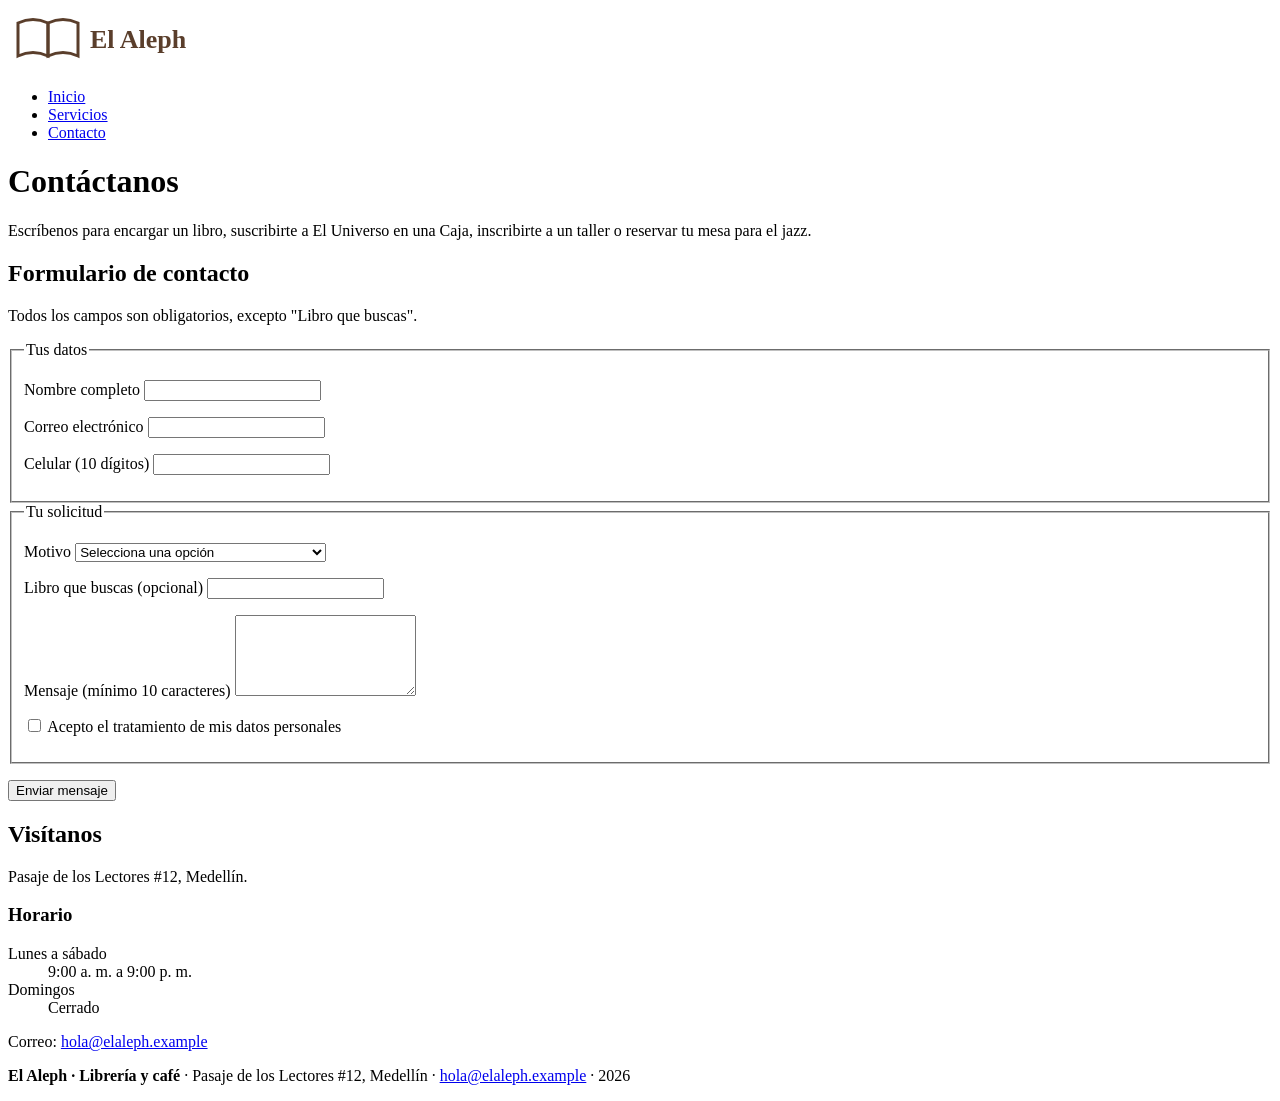
==== contacto.html @ 359a30ca "feat: estructura semántica de El Aleph con formulario de contacto" ====
<!DOCTYPE html>
<html lang="es">
<head>
  <meta charset="UTF-8">
  <meta name="viewport" content="width=device-width, initial-scale=1.0">
  <meta name="description" content="Contacta a El Aleph: encargos de libros, suscripción, talleres, club de lectura y reservas para las noches de jazz.">
  <title>Contacto | El Aleph</title>
  <link rel="stylesheet" href="css/styles.css">
</head>
<body>
  <header>
    <a href="index.html"><img src="img/logo.svg" alt="El Aleph, ir al inicio" width="220"></a>
    <nav>
      <ul>
        <li><a href="index.html">Inicio</a></li>
        <li><a href="servicios.html">Servicios</a></li>
        <li><a href="contacto.html">Contacto</a></li>
      </ul>
    </nav>
  </header>

  <main>
    <h1>Contáctanos</h1>
    <p>Escríbenos para encargar un libro, suscribirte a El Universo en una Caja, inscribirte a un taller o reservar tu mesa para el jazz.</p>

    <section>
      <h2>Formulario de contacto</h2>
      <form action="#" method="post">
        <p>Todos los campos son obligatorios, excepto "Libro que buscas".</p>

        <fieldset>
          <legend>Tus datos</legend>
          <p>
            <label for="nombre">Nombre completo</label>
            <input type="text" id="nombre" name="nombre" required minlength="3">
          </p>
          <p>
            <label for="correo">Correo electrónico</label>
            <input type="email" id="correo" name="correo" required>
          </p>
          <p>
            <label for="celular">Celular (10 dígitos)</label>
            <input type="tel" id="celular" name="celular" required pattern="3[0-9]{9}" title="Escribe 10 dígitos que empiecen por 3, sin espacios. Ejemplo: 3001234567">
          </p>
        </fieldset>

        <fieldset>
          <legend>Tu solicitud</legend>
          <p>
            <label for="motivo">Motivo</label>
            <select id="motivo" name="motivo" required>
              <option value="">Selecciona una opción</option>
              <option value="encargo">Encargar un libro</option>
              <option value="caja">Suscribirme a El Universo en una Caja</option>
              <option value="taller">Inscribirme a un taller de escritura</option>
              <option value="club">Unirme al club de lectura</option>
              <option value="jazz">Reservar mesa para la noche de jazz</option>
              <option value="otra">Otra consulta</option>
            </select>
          </p>
          <p>
            <label for="libro">Libro que buscas (opcional)</label>
            <input type="text" id="libro" name="libro" maxlength="100">
          </p>
          <p>
            <label for="mensaje">Mensaje (mínimo 10 caracteres)</label>
            <textarea id="mensaje" name="mensaje" rows="5" required minlength="10" maxlength="500"></textarea>
          </p>
          <p>
            <input type="checkbox" id="datos" name="datos" value="acepto" required>
            <label for="datos">Acepto el tratamiento de mis datos personales</label>
          </p>
        </fieldset>

        <p><button type="submit">Enviar mensaje</button></p>
      </form>
    </section>

    <aside>
      <h2>Visítanos</h2>
      <p>Pasaje de los Lectores #12, Medellín.</p>
      <h3>Horario</h3>
      <dl>
        <dt>Lunes a sábado</dt>
        <dd>9:00 a. m. a 9:00 p. m.</dd>
        <dt>Domingos</dt>
        <dd>Cerrado</dd>
      </dl>
      <p>Correo: <a href="mailto:hola@elaleph.example">hola@elaleph.example</a></p>
    </aside>
  </main>

  <footer>
    <p><strong>El Aleph · Librería y café</strong> · Pasaje de los Lectores #12, Medellín · <a href="mailto:hola@elaleph.example">hola@elaleph.example</a> · 2026</p>
  </footer>
</body>
</html>
---- css/styles.css ----
/* Estilos de El Aleph: se agregan en el Día 3 */
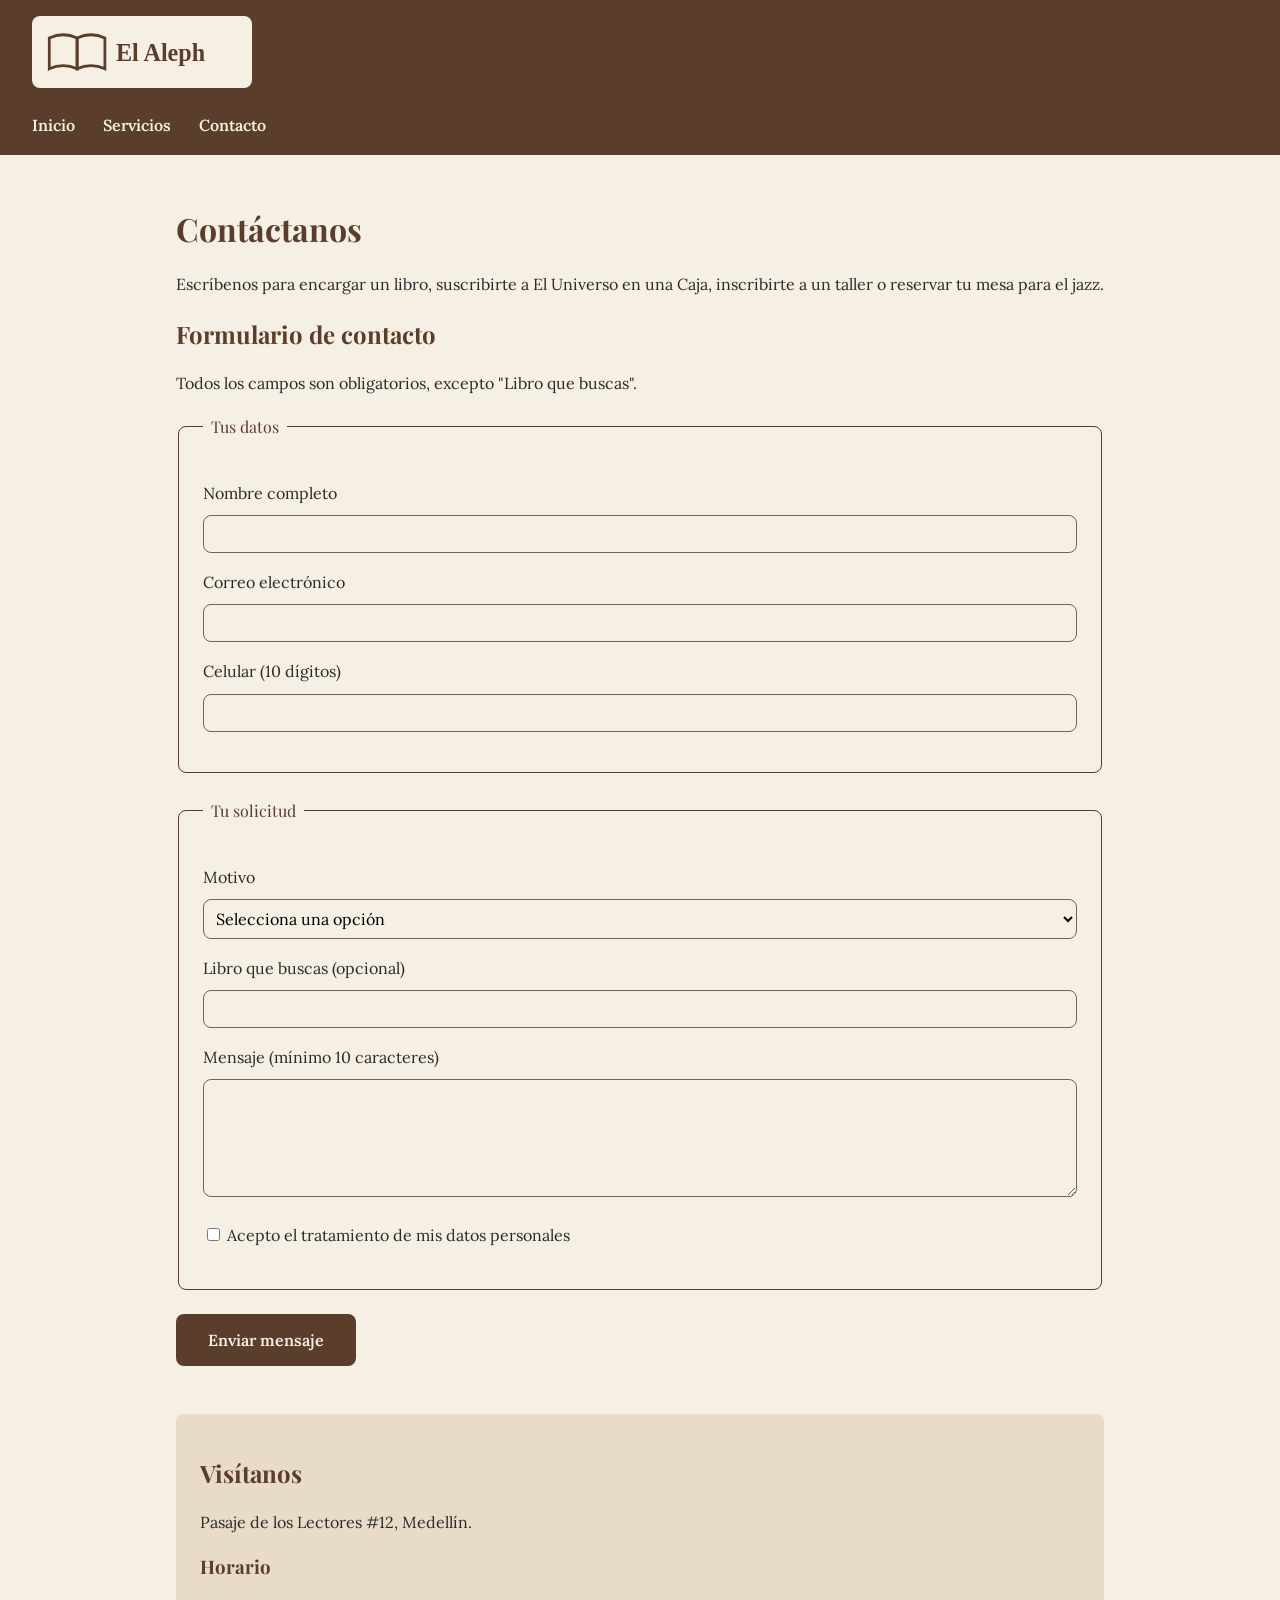
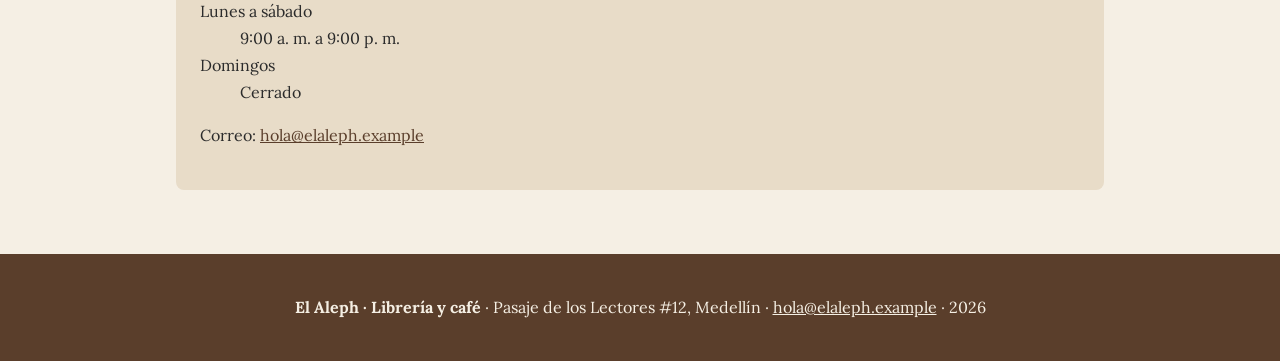
==== commit d7752c8f: "fix: agrega Google Fonts en servicios y contacto" ====
--- a/contacto.html
+++ b/contacto.html
@@ -5,6 +5,9 @@
   <meta name="viewport" content="width=device-width, initial-scale=1.0">
   <meta name="description" content="Contacta a El Aleph: encargos de libros, suscripción, talleres, club de lectura y reservas para las noches de jazz.">
   <title>Contacto | El Aleph</title>
+  <link rel="preconnect" href="https://fonts.googleapis.com">
+  <link rel="preconnect" href="https://fonts.gstatic.com" crossorigin>
+  <link href="https://fonts.googleapis.com/css2?family=Lora:wght@400;600&family=Playfair+Display:wght@700&display=swap" rel="stylesheet">
   <link rel="stylesheet" href="css/styles.css">
 </head>
 <body>
--- a/css/styles.css
+++ b/css/styles.css
@@ -1 +1,240 @@
-/* Estilos de El Aleph: se agregan en el Día 3 */+/* =========================================
+   EL ALEPH · Librería y café
+   Hoja de estilos
+   ========================================= */
+
+/* 1. Variables: colores, fuentes y espaciado */
+:root {
+  /* Colores neutros y clásicos */
+  --crema: #F5EFE4;        /* fondo: papel antiguo */
+  --madera: #5A3E2B;       /* títulos, encabezado, botones */
+  --carbon: #2B2B2B;       /* texto principal */
+  --beige: #E8DCC8;        /* tarjetas y secciones */
+  --gris-piedra: #6B6560;  /* texto secundario */
+
+  /* Tipografías con fuentes de respaldo */
+  --fuente-titulos: "Playfair Display", Georgia, serif;
+  --fuente-texto: "Lora", Georgia, serif;
+
+  /* Escala de espaciado en rem */
+  --espacio-xs: 0.5rem;
+  --espacio-s: 1rem;
+  --espacio-m: 1.5rem;
+  --espacio-l: 2rem;
+  --espacio-xl: 3rem;
+}
+
+/* 2. Base */
+*,
+*::before,
+*::after {
+  box-sizing: border-box;
+}
+
+body {
+  margin: 0;
+  font-family: var(--fuente-texto);
+  color: var(--carbon);
+  background-color: var(--crema);
+  line-height: 1.7;
+}
+
+h1,
+h2,
+h3 {
+  font-family: var(--fuente-titulos);
+  color: var(--madera);
+  line-height: 1.3;
+}
+
+img {
+  max-width: 100%;
+  height: auto;
+}
+
+/* 3. Enlaces */
+a {
+  color: var(--madera);
+}
+
+a:hover,
+a:focus {
+  color: var(--carbon);
+}
+
+a:focus,
+button:focus {
+  outline: 3px solid var(--carbon);
+  outline-offset: 3px;
+}
+
+/* 4. Encabezado y navegación */
+header {
+  background-color: var(--madera);
+  padding: var(--espacio-s) var(--espacio-l);
+}
+
+header img {
+  background-color: var(--crema);
+  border-radius: var(--espacio-xs);
+  padding: var(--espacio-xs);
+}
+
+nav ul {
+  list-style: none;
+  margin: var(--espacio-s) 0 0;
+  padding: 0;
+}
+
+nav li {
+  display: inline-block;
+  margin-right: var(--espacio-m);
+}
+
+nav a {
+  color: var(--crema);
+  text-decoration: none;
+  font-weight: 600;
+}
+
+nav a:hover,
+nav a:focus {
+  color: var(--crema);
+  text-decoration: underline;
+}
+
+header a:focus {
+  outline-color: var(--crema);
+}
+
+/* 5. Contenido principal */
+main {
+  max-width: 60rem;
+  margin: 0 auto;
+  padding: var(--espacio-l) var(--espacio-s);
+}
+
+section {
+  margin-bottom: var(--espacio-xl);
+}
+
+/* 6. Tarjetas (artículos) */
+article {
+  background-color: var(--beige);
+  padding: var(--espacio-m);
+  margin-bottom: var(--espacio-m);
+  border-left: 4px solid var(--madera);
+  border-radius: var(--espacio-xs);
+}
+
+article h3 {
+  margin-top: 0;
+}
+
+/* 7. Contenido complementario */
+aside {
+  background-color: var(--beige);
+  padding: var(--espacio-m);
+  border-radius: var(--espacio-xs);
+  margin-bottom: var(--espacio-l);
+}
+
+/* 8. Tablas */
+table {
+  width: 100%;
+  border-collapse: collapse;
+  margin-bottom: var(--espacio-m);
+  background-color: var(--crema);
+}
+
+caption {
+  font-weight: 600;
+  padding: var(--espacio-xs);
+}
+
+th,
+td {
+  padding: var(--espacio-xs) var(--espacio-s);
+  border: 1px solid var(--madera);
+  text-align: left;
+}
+
+thead th {
+  background-color: var(--madera);
+  color: var(--crema);
+}
+
+/* 9. Formulario */
+fieldset {
+  border: 1px solid var(--madera);
+  border-radius: var(--espacio-xs);
+  padding: var(--espacio-m);
+  margin-bottom: var(--espacio-m);
+}
+
+legend {
+  font-family: var(--fuente-titulos);
+  color: var(--madera);
+  padding: 0 var(--espacio-xs);
+}
+
+label {
+  display: block;
+  margin-bottom: var(--espacio-xs);
+}
+
+input,
+select,
+textarea {
+  width: 100%;
+  padding: var(--espacio-xs);
+  font-family: var(--fuente-texto);
+  font-size: 1rem;
+  border: 1px solid var(--gris-piedra);
+  border-radius: var(--espacio-xs);
+  background-color: var(--crema);
+}
+
+#datos {
+  width: auto;
+}
+
+#datos + label {
+  display: inline;
+}
+
+input:focus,
+select:focus,
+textarea:focus {
+  outline: 3px solid var(--madera);
+  outline-offset: 2px;
+}
+
+button {
+  background-color: var(--madera);
+  color: var(--crema);
+  font-family: var(--fuente-texto);
+  font-size: 1rem;
+  font-weight: 600;
+  padding: var(--espacio-s) var(--espacio-l);
+  border: none;
+  border-radius: var(--espacio-xs);
+  cursor: pointer;
+}
+
+button:hover,
+button:focus {
+  background-color: var(--carbon);
+}
+
+/* 10. Pie de página */
+footer {
+  background-color: var(--madera);
+  color: var(--crema);
+  text-align: center;
+  padding: var(--espacio-m) var(--espacio-s);
+}
+
+footer a {
+  color: var(--crema);
+}
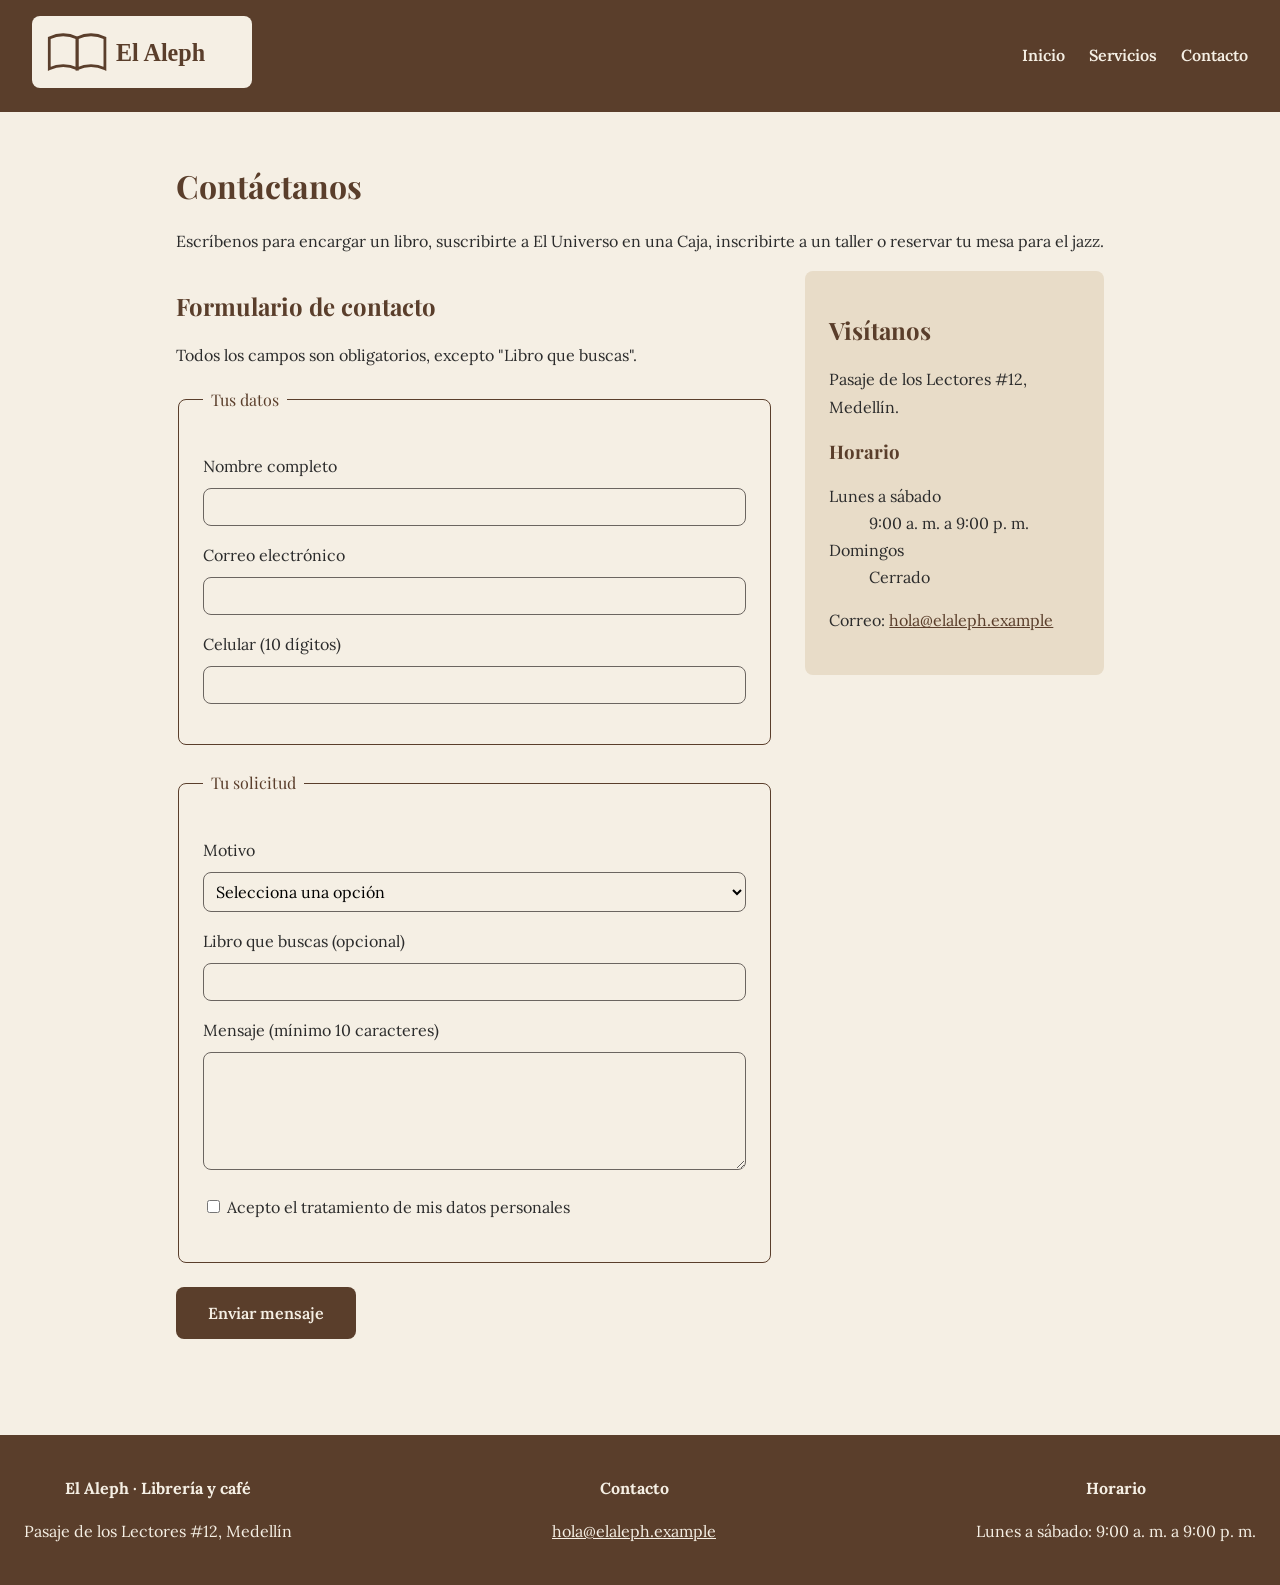
==== commit 42797d53: "feat: diseño responsive mobile-first con Flexbox y Grid" ====
--- a/contacto.html
+++ b/contacto.html
@@ -25,7 +25,7 @@
   <main>
     <h1>Contáctanos</h1>
     <p>Escríbenos para encargar un libro, suscribirte a El Universo en una Caja, inscribirte a un taller o reservar tu mesa para el jazz.</p>
-
+     <div class="contacto-layout">
     <section>
       <h2>Formulario de contacto</h2>
       <form action="#" method="post">
@@ -91,10 +91,22 @@
       </dl>
       <p>Correo: <a href="mailto:hola@elaleph.example">hola@elaleph.example</a></p>
     </aside>
+     </div>
   </main>
 
   <footer>
-    <p><strong>El Aleph · Librería y café</strong> · Pasaje de los Lectores #12, Medellín · <a href="mailto:hola@elaleph.example">hola@elaleph.example</a> · 2026</p>
+    <div>
+      <p><strong>El Aleph · Librería y café</strong></p>
+      <p>Pasaje de los Lectores #12, Medellín</p>
+    </div>
+    <div>
+      <p><strong>Contacto</strong></p>
+      <p><a href="mailto:hola@elaleph.example">hola@elaleph.example</a></p>
+    </div>
+    <div>
+      <p><strong>Horario</strong></p>
+      <p>Lunes a sábado: 9:00 a. m. a 9:00 p. m.</p>
+    </div>
   </footer>
 </body>
 </html>
--- a/css/styles.css
+++ b/css/styles.css
@@ -69,9 +69,14 @@
 }
 
 /* 4. Encabezado y navegación */
+/* Encabezado (móvil): logo arriba y menú debajo, centrados */
 header {
-  background-color: var(--madera);
-  padding: var(--espacio-s) var(--espacio-l);
+  display: flex;
+  flex-direction: column;
+  align-items: center;
+  gap: 1rem;
+  background-color: var(--madera);
+  padding: 1rem 2rem;
 }
 
 header img {
@@ -80,15 +85,15 @@
   padding: var(--espacio-xs);
 }
 
+/* Menú en fila, separado con gap */
 nav ul {
+  display: flex;
+  flex-wrap: wrap;
+  justify-content: center;
+  gap: 1.5rem;
   list-style: none;
-  margin: var(--espacio-s) 0 0;
+  margin: 0;
   padding: 0;
-}
-
-nav li {
-  display: inline-block;
-  margin-right: var(--espacio-m);
 }
 
 nav a {
@@ -119,10 +124,15 @@
 }
 
 /* 6. Tarjetas (artículos) */
+/* Grupos de tarjetas: columnas automáticas según el espacio */
+.tarjetas {
+  display: grid;
+  grid-template-columns: repeat(auto-fit, minmax(250px, 1fr));
+  gap: 1.5rem;
+}
 article {
   background-color: var(--beige);
   padding: var(--espacio-m);
-  margin-bottom: var(--espacio-m);
   border-left: 4px solid var(--madera);
   border-radius: var(--espacio-xs);
 }
@@ -132,6 +142,12 @@
 }
 
 /* 7. Contenido complementario */
+/* Contacto (móvil): formulario y "Visítanos" uno debajo del otro */
+.contacto-layout {
+  display: grid;
+  align-items: start;
+  gap: 2rem;
+}
 aside {
   background-color: var(--beige);
   padding: var(--espacio-m);
@@ -227,14 +243,39 @@
   background-color: var(--carbon);
 }
 
-/* 10. Pie de página */
+/* Pie (móvil): tres bloques uno debajo del otro */
 footer {
+  display: flex;
+  flex-direction: column;
+  gap: 1rem;
   background-color: var(--madera);
   color: var(--crema);
   text-align: center;
-  padding: var(--espacio-m) var(--espacio-s);
+  padding: 1.5rem;
 }
 
 footer a {
   color: var(--crema);
+}
+
+/* 11. Responsive (mobile-first) */
+
+/* Tablet en adelante: desde 768px */
+@media (min-width: 768px) {
+  /* Logo a la izquierda y menú a la derecha */
+  header {
+    flex-direction: row;
+    justify-content: space-between;
+  }
+  
+  /* Tres bloques del pie en fila */
+  footer {
+    flex-direction: row;
+    justify-content: space-between;
+  }
+  
+  /* Formulario (2 partes) y "Visítanos" (1 parte) */
+  .contacto-layout {
+    grid-template-columns: 2fr 1fr;
+  }
 }
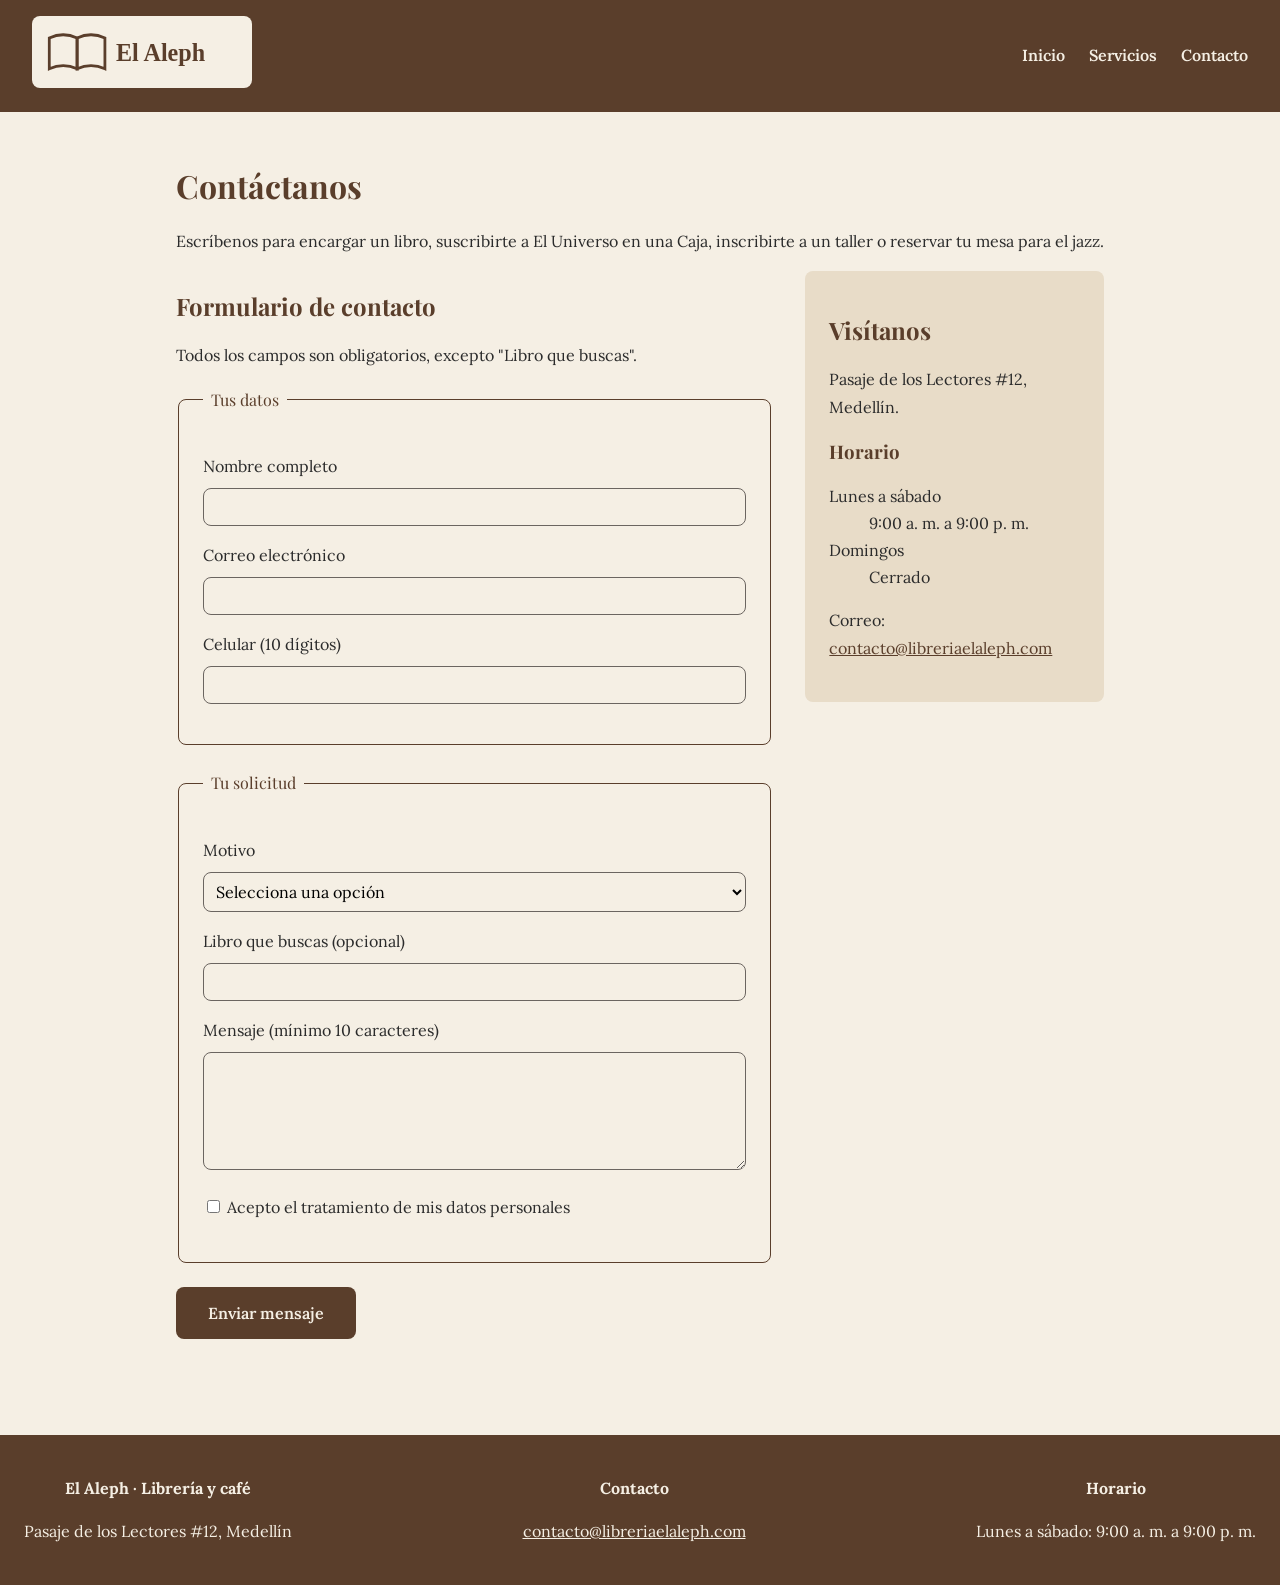
==== commit bd594b9c: "style: simplificar estilos de la navbar y cambiar el correo de contacto" ====
--- a/contacto.html
+++ b/contacto.html
@@ -89,7 +89,7 @@
         <dt>Domingos</dt>
         <dd>Cerrado</dd>
       </dl>
-      <p>Correo: <a href="mailto:hola@elaleph.example">hola@elaleph.example</a></p>
+      <p>Correo: <a href="mailto:contacto@libreriaelaleph.com">contacto@libreriaelaleph.com</a></p>
     </aside>
      </div>
   </main>
@@ -101,7 +101,7 @@
     </div>
     <div>
       <p><strong>Contacto</strong></p>
-      <p><a href="mailto:hola@elaleph.example">hola@elaleph.example</a></p>
+      <p><a href="mailto:contacto@libreriaelaleph.com">contacto@libreriaelaleph.com</a></p>
     </div>
     <div>
       <p><strong>Horario</strong></p>
--- a/css/styles.css
+++ b/css/styles.css
@@ -22,6 +22,16 @@
   --espacio-m: 1.5rem;
   --espacio-l: 2rem;
   --espacio-xl: 3rem;
+
+  /* Variables de Bootstrap con los valores de la marca */
+  --bs-primary: #5A3E2B;
+  --bs-primary-rgb: 90, 62, 43;
+  --bs-body-font-family: "Lora", Georgia, serif;
+  --bs-body-color: #2B2B2B;
+  --bs-body-bg: #F5EFE4;
+  --bs-link-color-rgb: 90, 62, 43;
+  --bs-link-hover-color-rgb: 43, 43, 43;
+  --bs-border-radius: 0.5rem;
 }
 
 /* 2. Base */
@@ -133,7 +143,7 @@
 article {
   background-color: var(--beige);
   padding: var(--espacio-m);
-  border-left: 4px solid var(--madera);
+  border: 1px solid var(--madera);
   border-radius: var(--espacio-xs);
 }
 
@@ -278,4 +288,91 @@
   .contacto-layout {
     grid-template-columns: 2fr 1fr;
   }
-}+}
+
+/* 12. Bootstrap con los colores de El Aleph */
+
+/* Botón principal con el color Madera */
+.btn-primary {
+  --bs-btn-bg: #5A3E2B;
+  --bs-btn-border-color: #5A3E2B;
+  --bs-btn-hover-bg: #46301F;
+  --bs-btn-hover-border-color: #46301F;
+  --bs-btn-active-bg: #34241A;
+  --bs-btn-active-border-color: #34241A;
+}
+
+/* Botón de contorno con el color Madera */
+.btn-outline-primary {
+  --bs-btn-color: #5A3E2B;
+  --bs-btn-border-color: #5A3E2B;
+  --bs-btn-hover-color: #F5EFE4;
+  --bs-btn-hover-bg: #5A3E2B;
+  --bs-btn-hover-border-color: #5A3E2B;
+  --bs-btn-active-color: #F5EFE4;
+  --bs-btn-active-bg: #46301F;
+  --bs-btn-active-border-color: #46301F;
+}
+
+/* Encabezado de la navbar: le quito el Flexbox de la regla header */
+.encabezado-bootstrap {
+  display: block;
+  padding: 0;
+  background-color: var(--beige);
+}
+
+/* Enlaces de la navbar */
+.navbar .nav-link {
+  color: var(--madera);
+}
+
+.navbar .nav-link:hover,
+.navbar .nav-link:focus {
+  color: var(--carbon);
+  text-decoration: underline;
+}
+
+/* Página actual */
+.navbar .nav-link.active {
+  color: var(--madera);
+  font-weight: 600;
+  text-decoration: underline;
+}
+
+/* El foco crema no se ve sobre el beige */
+.encabezado-bootstrap a:focus {
+  outline-color: var(--carbon);
+}
+
+/* Que el botón del menú y la X no se pongan oscuros con el hover */
+.navbar-toggler:hover,
+.navbar-toggler:focus,
+.btn-close:hover,
+.btn-close:focus {
+  background-color: transparent;
+}
+
+/* Títulos con una línea debajo */
+.titulo-seccion {
+  padding-bottom: var(--espacio-xs);
+  border-bottom: 3px solid var(--madera);
+  display: inline-block;
+}
+
+/* Tarjetas de Bootstrap con fondo Beige */
+.card-aleph {
+  padding: 0;
+  background-color: var(--beige);
+  border: 1px solid var(--madera);
+}
+
+.card-aleph h3 {
+  font-size: 1.25rem;
+}
+
+/* Borde de los campos más oscuro para que se vean */
+.form-control,
+.form-select,
+.form-check-input {
+  border-color: var(--gris-piedra);
+}
